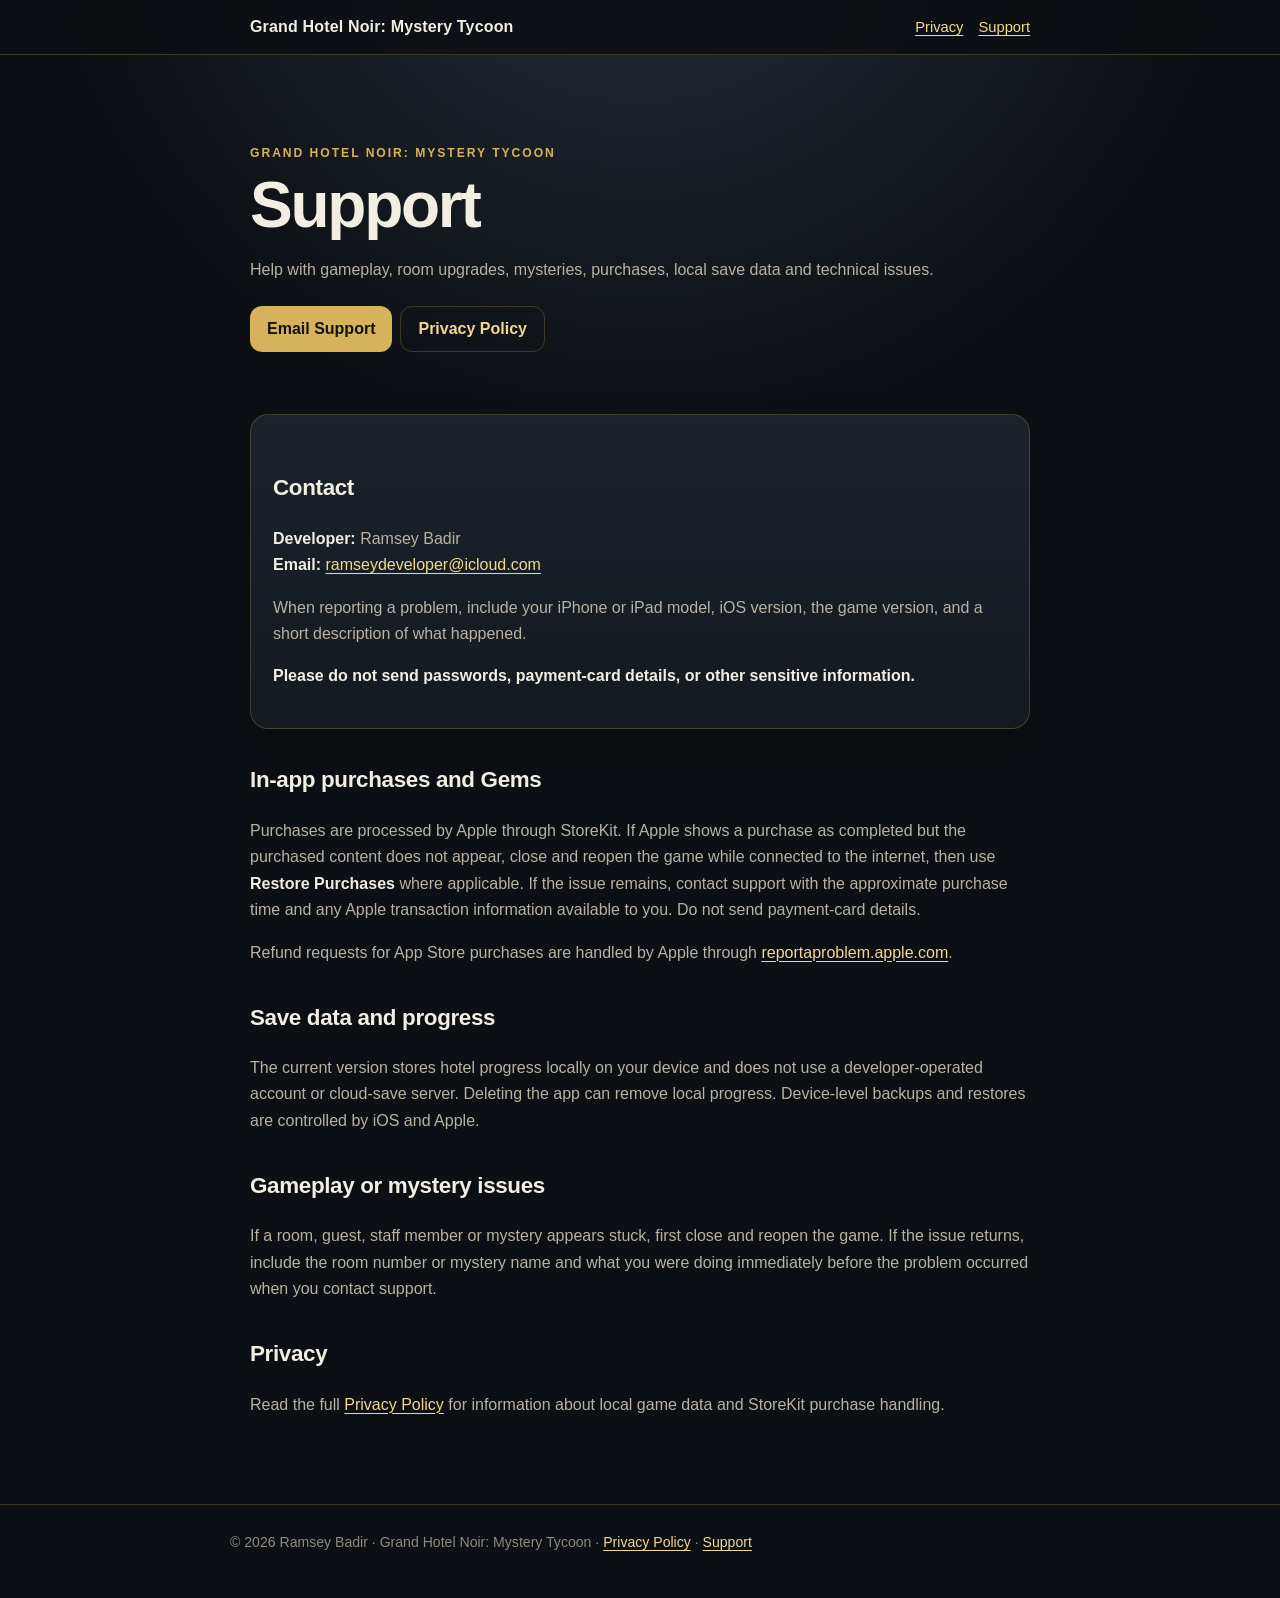
==== grand-hotel-noir/support/index.html @ fefe6a32 "Add Grand Hotel Noir support page" ====
<!doctype html>
<html lang="en">
<head>
<meta charset="utf-8">
<meta name="viewport" content="width=device-width,initial-scale=1">
<title>Support — Grand Hotel Noir: Mystery Tycoon</title>
<meta name="description" content="Official support page for Grand Hotel Noir: Mystery Tycoon on iOS.">
<link rel="stylesheet" href="https://rxmsey.github.io/for-whom-the-realm-calls/assets/style.css">
</head>
<body>
<header><nav class="nav"><a class="brand" href="https://rxmsey.github.io/for-whom-the-realm-calls/grand-hotel-noir/">Grand Hotel Noir: Mystery Tycoon</a><div class="links"><a href="https://rxmsey.github.io/for-whom-the-realm-calls/grand-hotel-noir/privacy/">Privacy</a><a href="https://rxmsey.github.io/for-whom-the-realm-calls/grand-hotel-noir/support/">Support</a></div></nav></header>
<main>
<section class="hero">
  <div class="eyebrow">Grand Hotel Noir: Mystery Tycoon</div>
  <h1>Support</h1>
  <p>Help with gameplay, room upgrades, mysteries, purchases, local save data and technical issues.</p>
  <p><a class="button" href="mailto:ramseydeveloper@icloud.com?subject=Grand%20Hotel%20Noir%20Support">Email Support</a><a class="button secondary" href="https://rxmsey.github.io/for-whom-the-realm-calls/grand-hotel-noir/privacy/">Privacy Policy</a></p>
</section>

<section class="card">
  <h2>Contact</h2>
  <p><strong>Developer:</strong> Ramsey Badir<br><strong>Email:</strong> <a href="mailto:ramseydeveloper@icloud.com">ramseydeveloper@icloud.com</a></p>
  <p>When reporting a problem, include your iPhone or iPad model, iOS version, the game version, and a short description of what happened.</p>
  <p><strong>Please do not send passwords, payment-card details, or other sensitive information.</strong></p>
</section>

<h2>In-app purchases and Gems</h2>
<p>Purchases are processed by Apple through StoreKit. If Apple shows a purchase as completed but the purchased content does not appear, close and reopen the game while connected to the internet, then use <strong>Restore Purchases</strong> where applicable. If the issue remains, contact support with the approximate purchase time and any Apple transaction information available to you. Do not send payment-card details.</p>
<p>Refund requests for App Store purchases are handled by Apple through <a href="https://reportaproblem.apple.com/">reportaproblem.apple.com</a>.</p>

<h2>Save data and progress</h2>
<p>The current version stores hotel progress locally on your device and does not use a developer-operated account or cloud-save server. Deleting the app can remove local progress. Device-level backups and restores are controlled by iOS and Apple.</p>

<h2>Gameplay or mystery issues</h2>
<p>If a room, guest, staff member or mystery appears stuck, first close and reopen the game. If the issue returns, include the room number or mystery name and what you were doing immediately before the problem occurred when you contact support.</p>

<h2>Privacy</h2>
<p>Read the full <a href="https://rxmsey.github.io/for-whom-the-realm-calls/grand-hotel-noir/privacy/">Privacy Policy</a> for information about local game data and StoreKit purchase handling.</p>
</main>
<footer><div>© 2026 Ramsey Badir · Grand Hotel Noir: Mystery Tycoon · <a href="https://rxmsey.github.io/for-whom-the-realm-calls/grand-hotel-noir/privacy/">Privacy Policy</a> · <a href="https://rxmsey.github.io/for-whom-the-realm-calls/grand-hotel-noir/support/">Support</a></div></footer>
</body>
</html>
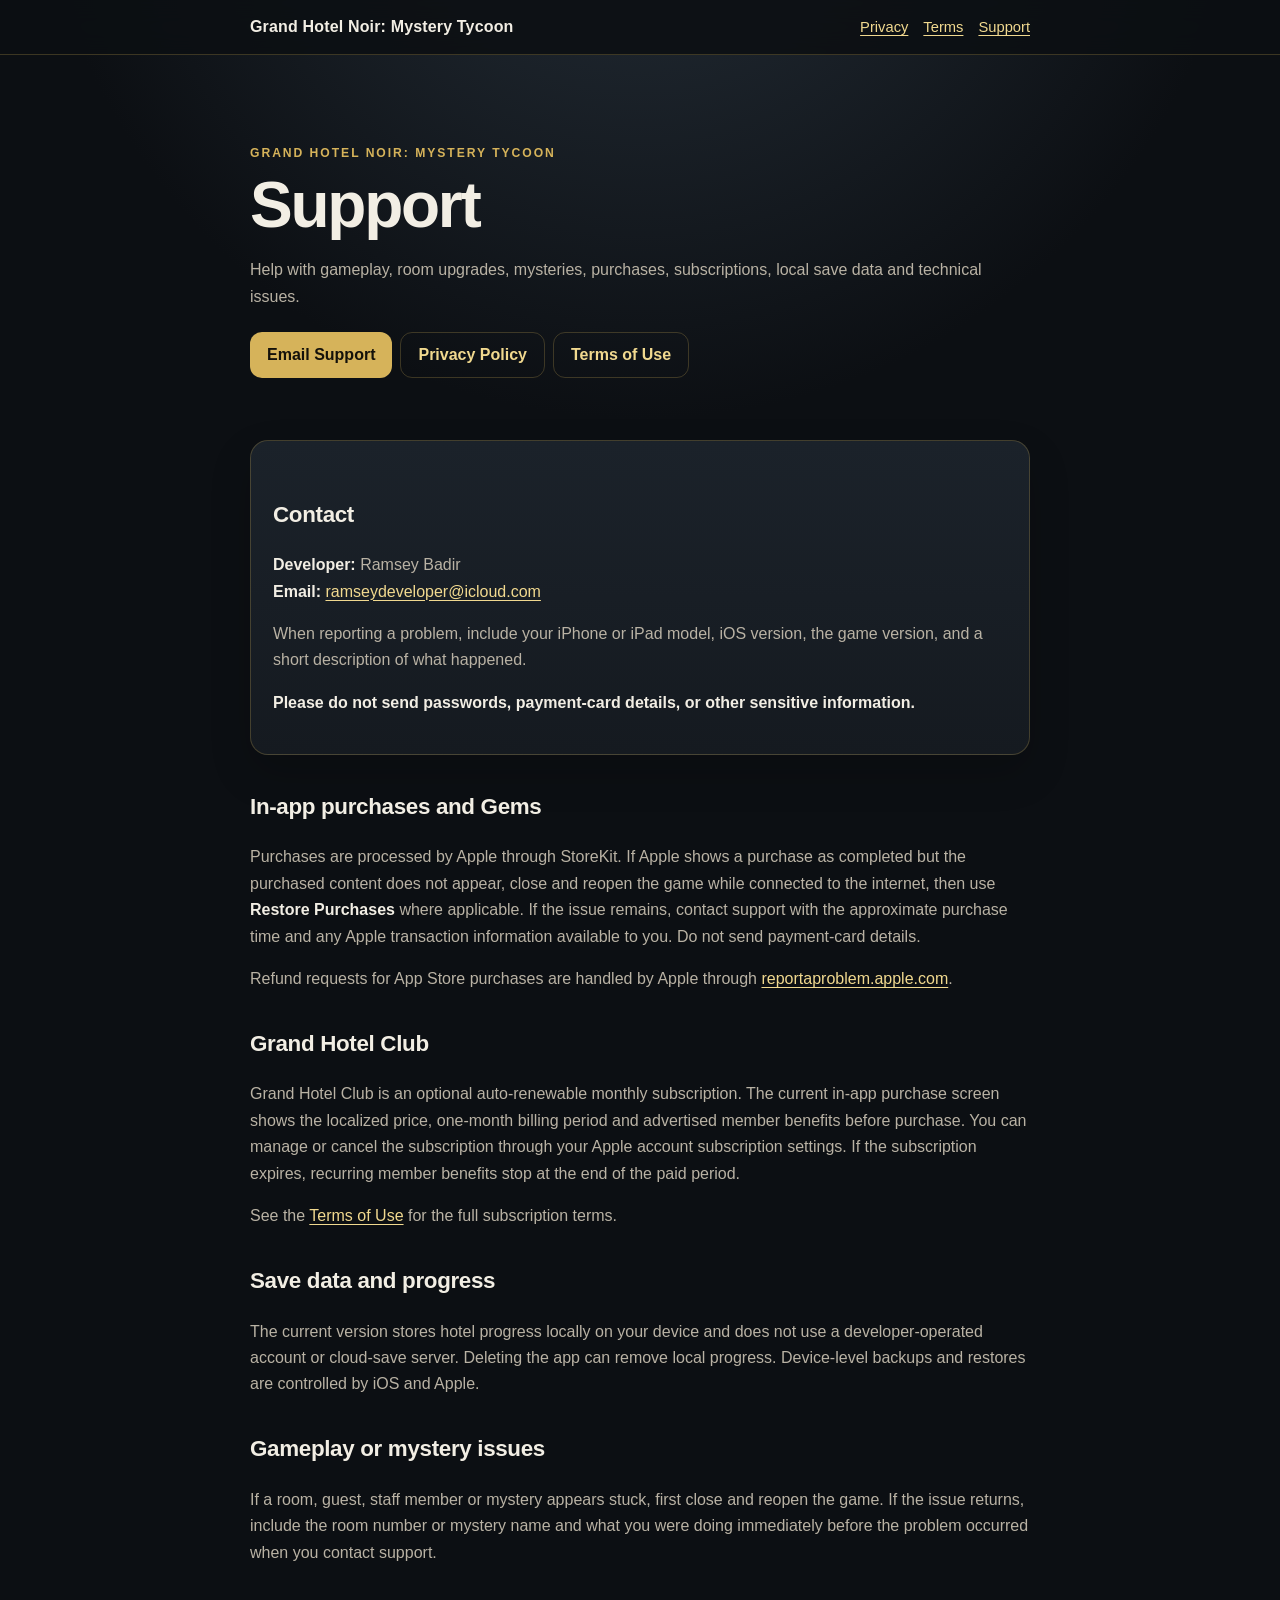
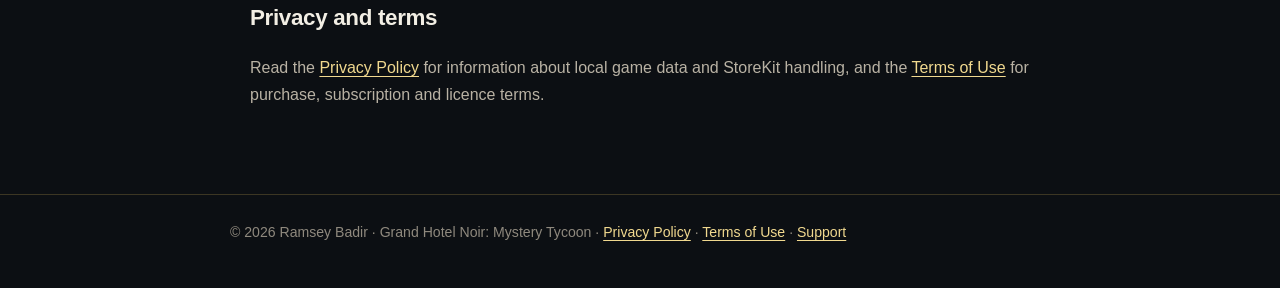
==== commit f3db9a8b: "Link Grand Hotel Noir terms from support page" ====
--- a/grand-hotel-noir/support/index.html
+++ b/grand-hotel-noir/support/index.html
@@ -8,13 +8,13 @@
 <link rel="stylesheet" href="https://rxmsey.github.io/for-whom-the-realm-calls/assets/style.css">
 </head>
 <body>
-<header><nav class="nav"><a class="brand" href="https://rxmsey.github.io/for-whom-the-realm-calls/grand-hotel-noir/">Grand Hotel Noir: Mystery Tycoon</a><div class="links"><a href="https://rxmsey.github.io/for-whom-the-realm-calls/grand-hotel-noir/privacy/">Privacy</a><a href="https://rxmsey.github.io/for-whom-the-realm-calls/grand-hotel-noir/support/">Support</a></div></nav></header>
+<header><nav class="nav"><a class="brand" href="https://rxmsey.github.io/for-whom-the-realm-calls/grand-hotel-noir/">Grand Hotel Noir: Mystery Tycoon</a><div class="links"><a href="https://rxmsey.github.io/for-whom-the-realm-calls/grand-hotel-noir/privacy/">Privacy</a><a href="https://rxmsey.github.io/for-whom-the-realm-calls/grand-hotel-noir/terms/">Terms</a><a href="https://rxmsey.github.io/for-whom-the-realm-calls/grand-hotel-noir/support/">Support</a></div></nav></header>
 <main>
 <section class="hero">
   <div class="eyebrow">Grand Hotel Noir: Mystery Tycoon</div>
   <h1>Support</h1>
-  <p>Help with gameplay, room upgrades, mysteries, purchases, local save data and technical issues.</p>
-  <p><a class="button" href="mailto:ramseydeveloper@icloud.com?subject=Grand%20Hotel%20Noir%20Support">Email Support</a><a class="button secondary" href="https://rxmsey.github.io/for-whom-the-realm-calls/grand-hotel-noir/privacy/">Privacy Policy</a></p>
+  <p>Help with gameplay, room upgrades, mysteries, purchases, subscriptions, local save data and technical issues.</p>
+  <p><a class="button" href="mailto:ramseydeveloper@icloud.com?subject=Grand%20Hotel%20Noir%20Support">Email Support</a><a class="button secondary" href="https://rxmsey.github.io/for-whom-the-realm-calls/grand-hotel-noir/privacy/">Privacy Policy</a><a class="button secondary" href="https://rxmsey.github.io/for-whom-the-realm-calls/grand-hotel-noir/terms/">Terms of Use</a></p>
 </section>
 
 <section class="card">
@@ -28,15 +28,19 @@
 <p>Purchases are processed by Apple through StoreKit. If Apple shows a purchase as completed but the purchased content does not appear, close and reopen the game while connected to the internet, then use <strong>Restore Purchases</strong> where applicable. If the issue remains, contact support with the approximate purchase time and any Apple transaction information available to you. Do not send payment-card details.</p>
 <p>Refund requests for App Store purchases are handled by Apple through <a href="https://reportaproblem.apple.com/">reportaproblem.apple.com</a>.</p>
 
+<h2>Grand Hotel Club</h2>
+<p>Grand Hotel Club is an optional auto-renewable monthly subscription. The current in-app purchase screen shows the localized price, one-month billing period and advertised member benefits before purchase. You can manage or cancel the subscription through your Apple account subscription settings. If the subscription expires, recurring member benefits stop at the end of the paid period.</p>
+<p>See the <a href="https://rxmsey.github.io/for-whom-the-realm-calls/grand-hotel-noir/terms/">Terms of Use</a> for the full subscription terms.</p>
+
 <h2>Save data and progress</h2>
 <p>The current version stores hotel progress locally on your device and does not use a developer-operated account or cloud-save server. Deleting the app can remove local progress. Device-level backups and restores are controlled by iOS and Apple.</p>
 
 <h2>Gameplay or mystery issues</h2>
 <p>If a room, guest, staff member or mystery appears stuck, first close and reopen the game. If the issue returns, include the room number or mystery name and what you were doing immediately before the problem occurred when you contact support.</p>
 
-<h2>Privacy</h2>
-<p>Read the full <a href="https://rxmsey.github.io/for-whom-the-realm-calls/grand-hotel-noir/privacy/">Privacy Policy</a> for information about local game data and StoreKit purchase handling.</p>
+<h2>Privacy and terms</h2>
+<p>Read the <a href="https://rxmsey.github.io/for-whom-the-realm-calls/grand-hotel-noir/privacy/">Privacy Policy</a> for information about local game data and StoreKit handling, and the <a href="https://rxmsey.github.io/for-whom-the-realm-calls/grand-hotel-noir/terms/">Terms of Use</a> for purchase, subscription and licence terms.</p>
 </main>
-<footer><div>© 2026 Ramsey Badir · Grand Hotel Noir: Mystery Tycoon · <a href="https://rxmsey.github.io/for-whom-the-realm-calls/grand-hotel-noir/privacy/">Privacy Policy</a> · <a href="https://rxmsey.github.io/for-whom-the-realm-calls/grand-hotel-noir/support/">Support</a></div></footer>
+<footer><div>© 2026 Ramsey Badir · Grand Hotel Noir: Mystery Tycoon · <a href="https://rxmsey.github.io/for-whom-the-realm-calls/grand-hotel-noir/privacy/">Privacy Policy</a> · <a href="https://rxmsey.github.io/for-whom-the-realm-calls/grand-hotel-noir/terms/">Terms of Use</a> · <a href="https://rxmsey.github.io/for-whom-the-realm-calls/grand-hotel-noir/support/">Support</a></div></footer>
 </body>
 </html>
